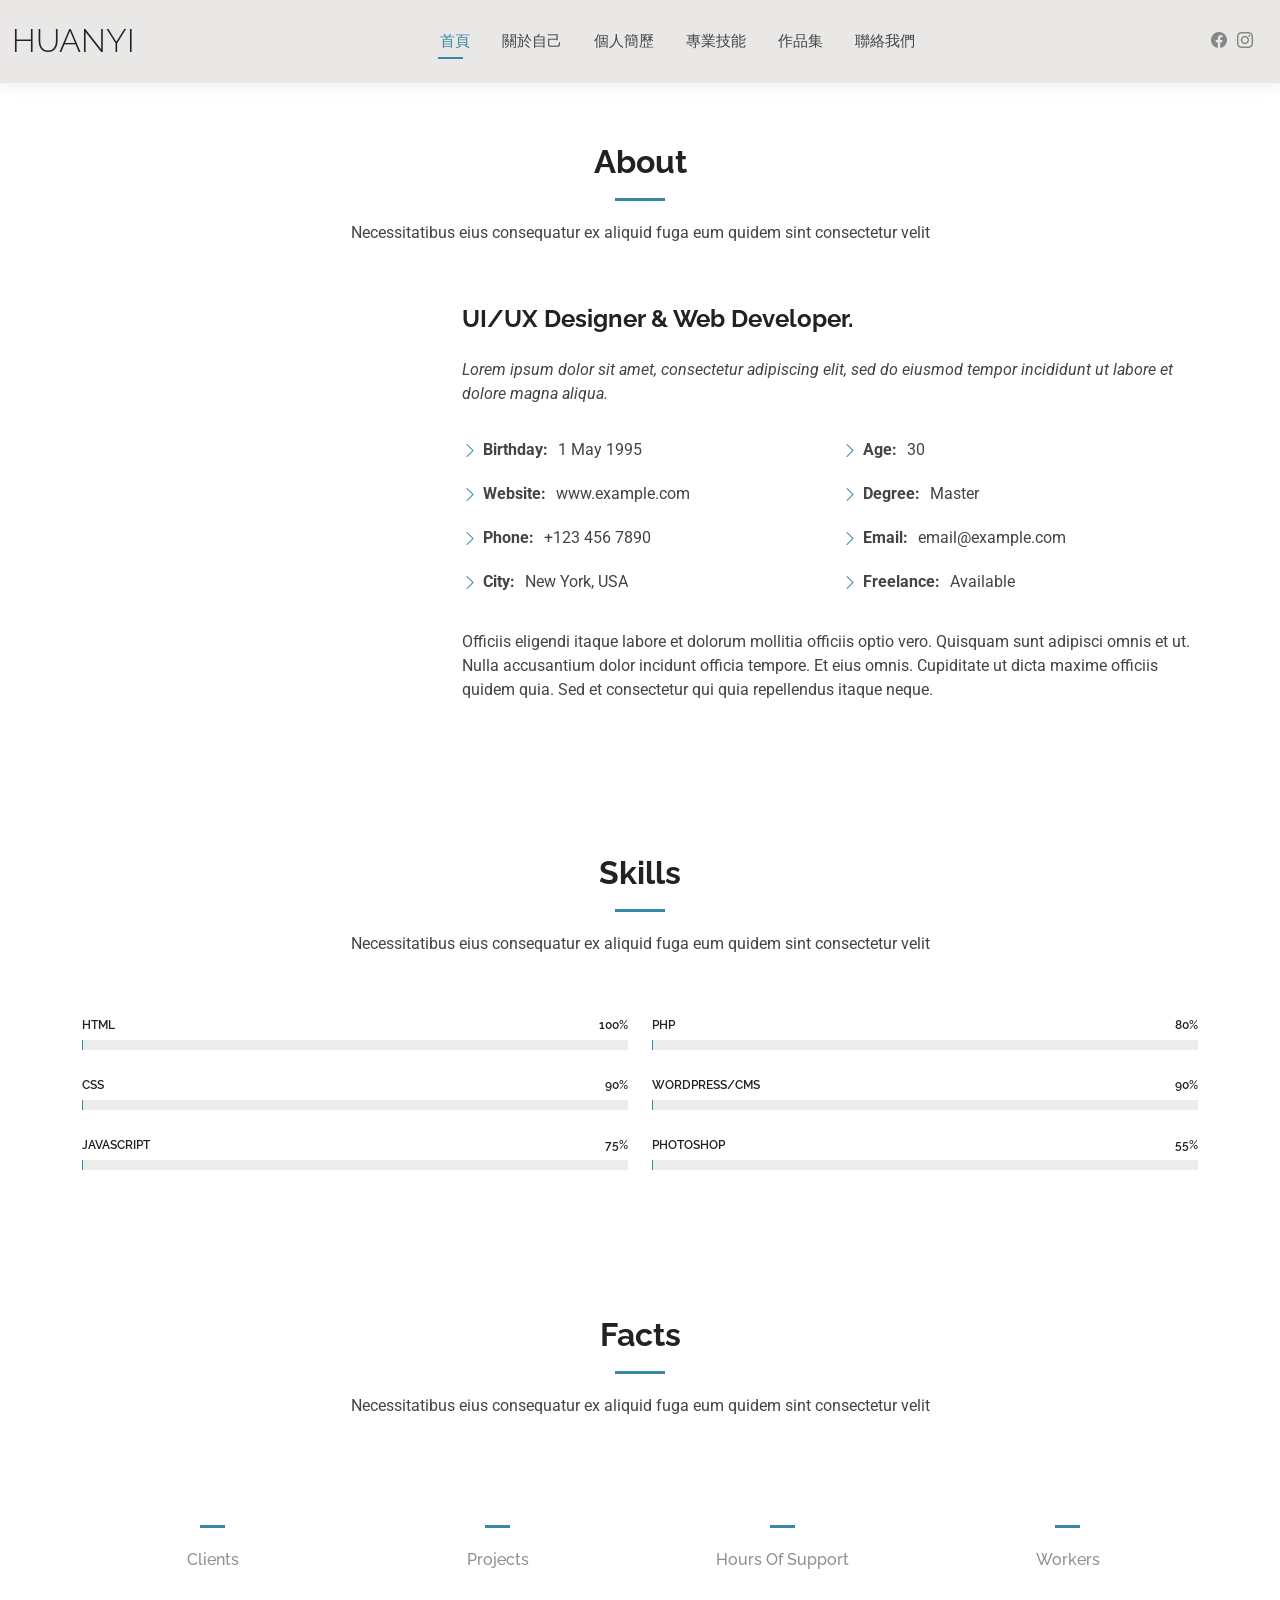
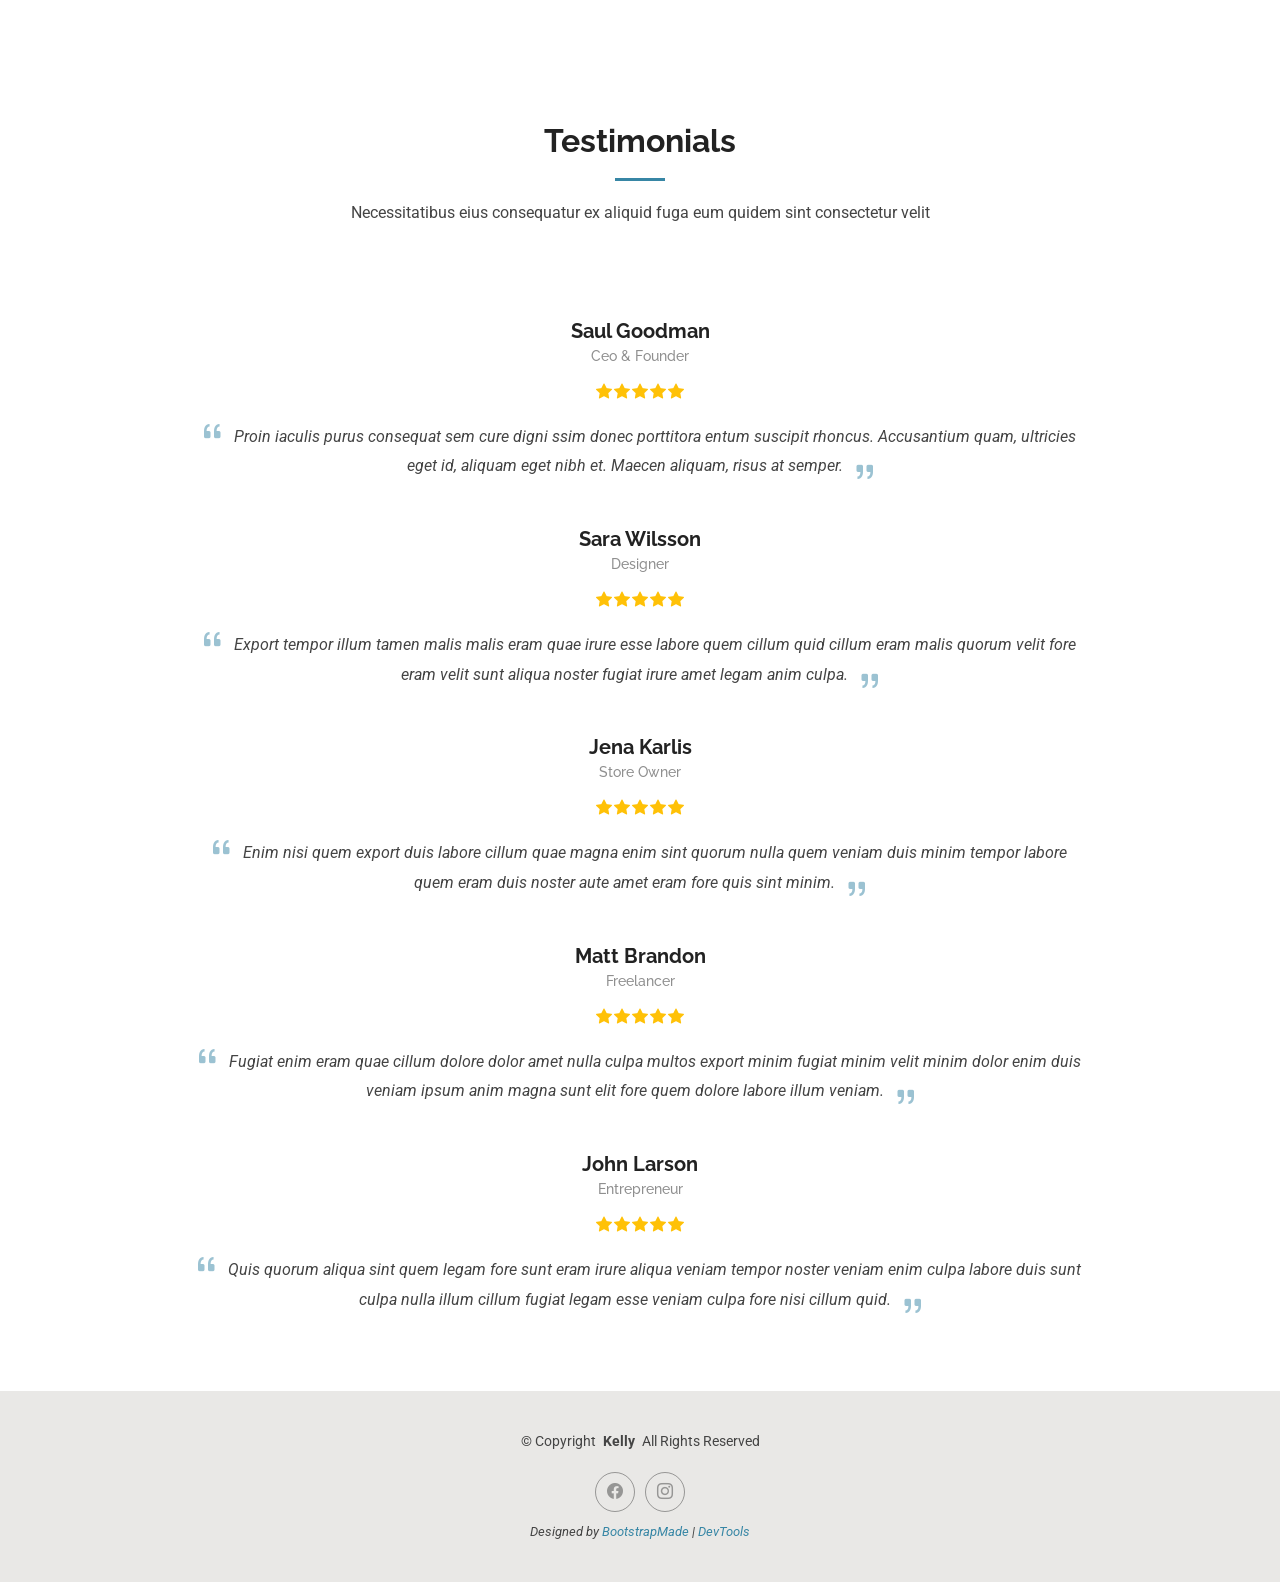
==== about.html @ 91b41668 "Add files via upload" ====
<!DOCTYPE html>
<html lang="en">

<head>
  <meta charset="utf-8">
  <meta content="width=device-width, initial-scale=1.0" name="viewport">
  <title>About - Kelly Bootstrap Template</title>
  <meta name="description" content="">
  <meta name="keywords" content="">

  <!-- Favicons -->
  <link href="assets/img/favicon.png" rel="icon">
  <link href="assets/img/apple-touch-icon.png" rel="apple-touch-icon">

  <!-- Fonts -->
  <link href="https://fonts.googleapis.com" rel="preconnect">
  <link href="https://fonts.gstatic.com" rel="preconnect" crossorigin>
  <link href="https://fonts.googleapis.com/css2?family=Roboto:ital,wght@0,100;0,300;0,400;0,500;0,700;0,900;1,100;1,300;1,400;1,500;1,700;1,900&family=Poppins:ital,wght@0,100;0,200;0,300;0,400;0,500;0,600;0,700;0,800;0,900;1,100;1,200;1,300;1,400;1,500;1,600;1,700;1,800;1,900&family=Raleway:ital,wght@0,100;0,200;0,300;0,400;0,500;0,600;0,700;0,800;0,900;1,100;1,200;1,300;1,400;1,500;1,600;1,700;1,800;1,900&display=swap" rel="stylesheet">

  <!-- Vendor CSS Files -->
  <link href="assets/vendor/bootstrap/css/bootstrap.min.css" rel="stylesheet">
  <link href="assets/vendor/bootstrap-icons/bootstrap-icons.css" rel="stylesheet">
  <link href="assets/vendor/aos/aos.css" rel="stylesheet">
  <link href="assets/vendor/swiper/swiper-bundle.min.css" rel="stylesheet">
  <link href="assets/vendor/glightbox/css/glightbox.min.css" rel="stylesheet">

  <!-- Main CSS File -->
  <link href="assets/css/main.css" rel="stylesheet">

  <!-- =======================================================
  * Template Name: Kelly
  * Template URL: https://bootstrapmade.com/kelly-free-bootstrap-cv-resume-html-template/
  * Updated: Aug 07 2024 with Bootstrap v5.3.3
  * Author: BootstrapMade.com
  * License: https://bootstrapmade.com/license/
  ======================================================== -->
</head>

<body class="about-page">

 <header id="header" class="header d-flex align-items-center light-background sticky-top">
    <div class="container-fluid position-relative d-flex align-items-center justify-content-between">

      <a href="index.html" class="logo d-flex align-items-center me-auto me-xl-0">
        <!-- Uncomment the line below if you also wish to use an image logo -->
        <!-- <img src="assets/img/logo.png" alt=""> -->
        <h1 class="sitename">HUANYI</h1>
      </a>

      <nav id="navmenu" class="navmenu">
        <ul>
          <li><a href="index.html" class="active">首頁</a></li>
          <li><a href="about.html">關於自己</a></li>
          <li><a href="resume.html">個人簡歷</a></li>
          <li><a href="services.html">專業技能</a></li>
          <li><a href="portfolio.html">作品集</a></li>
          <!--<li class="dropdown"><a href="#"><span>Dropdown</span> <i class="bi bi-chevron-down toggle-dropdown"></i></a>
            <ul>
              <li><a href="#">Dropdown 1</a></li>
              <li class="dropdown"><a href="#"><span>Deep Dropdown</span> <i class="bi bi-chevron-down toggle-dropdown"></i></a>
                <ul>
                  <li><a href="#">Deep Dropdown 1</a></li>
                  <li><a href="#">Deep Dropdown 2</a></li>
                  <li><a href="#">Deep Dropdown 3</a></li>
                  <li><a href="#">Deep Dropdown 4</a></li>
                  <li><a href="#">Deep Dropdown 5</a></li>
                </ul>
              </li>
              <li><a href="#">Dropdown 2</a></li>
              <li><a href="#">Dropdown 3</a></li>
              <li><a href="#">Dropdown 4</a></li>
            </ul>-->
          </li>
          <li><a href="contact.html">聯絡我們</a></li>
        </ul>
        <i class="mobile-nav-toggle d-xl-none bi bi-list"></i>
      </nav>

      <div class="header-social-links">
        <a href="https://www.facebook.com/?locale=zh_TW" class="facebook" target="_blank"><i class="bi bi-facebook"></i></a>
        <a href="https://www.instagram.com/" class="instagram" target="_blank"><i class="bi bi-instagram"></i></a>
      </div>

    </div>
  </header>

  <main class="main">

    <!-- About Section -->
    <section id="about" class="about section">

      <!-- Section Title -->
      <div class="container section-title" data-aos="fade-up">
        <h2>About</h2>
        <p>Necessitatibus eius consequatur ex aliquid fuga eum quidem sint consectetur velit</p>
      </div><!-- End Section Title -->

      <div class="container" data-aos="fade-up" data-aos-delay="100">

        <div class="row gy-4 justify-content-center">
          <div class="col-lg-4">
            <img src="assets/img/profile-img.jpg" class="img-fluid" alt="">
          </div>
          <div class="col-lg-8 content">
            <h2>UI/UX Designer &amp; Web Developer.</h2>
            <p class="fst-italic py-3">
              Lorem ipsum dolor sit amet, consectetur adipiscing elit, sed do eiusmod tempor incididunt ut labore et dolore
              magna aliqua.
            </p>
            <div class="row">
              <div class="col-lg-6">
                <ul>
                  <li><i class="bi bi-chevron-right"></i> <strong>Birthday:</strong> <span>1 May 1995</span></li>
                  <li><i class="bi bi-chevron-right"></i> <strong>Website:</strong> <span>www.example.com</span></li>
                  <li><i class="bi bi-chevron-right"></i> <strong>Phone:</strong> <span>+123 456 7890</span></li>
                  <li><i class="bi bi-chevron-right"></i> <strong>City:</strong> <span>New York, USA</span></li>
                </ul>
              </div>
              <div class="col-lg-6">
                <ul>
                  <li><i class="bi bi-chevron-right"></i> <strong>Age:</strong> <span>30</span></li>
                  <li><i class="bi bi-chevron-right"></i> <strong>Degree:</strong> <span>Master</span></li>
                  <li><i class="bi bi-chevron-right"></i> <strong>Email:</strong> <span>email@example.com</span></li>
                  <li><i class="bi bi-chevron-right"></i> <strong>Freelance:</strong> <span>Available</span></li>
                </ul>
              </div>
            </div>
            <p class="py-3">
              Officiis eligendi itaque labore et dolorum mollitia officiis optio vero. Quisquam sunt adipisci omnis et ut. Nulla accusantium dolor incidunt officia tempore. Et eius omnis.
              Cupiditate ut dicta maxime officiis quidem quia. Sed et consectetur qui quia repellendus itaque neque.
            </p>
          </div>
        </div>

      </div>

    </section><!-- /About Section -->

    <!-- Skills Section -->
    <section id="skills" class="skills section">

      <!-- Section Title -->
      <div class="container section-title" data-aos="fade-up">
        <h2>Skills</h2>
        <p>Necessitatibus eius consequatur ex aliquid fuga eum quidem sint consectetur velit</p>
      </div><!-- End Section Title -->

      <div class="container" data-aos="fade-up" data-aos-delay="100">

        <div class="row skills-content skills-animation">

          <div class="col-lg-6">

            <div class="progress">
              <span class="skill"><span>HTML</span> <i class="val">100%</i></span>
              <div class="progress-bar-wrap">
                <div class="progress-bar" role="progressbar" aria-valuenow="100" aria-valuemin="0" aria-valuemax="100"></div>
              </div>
            </div><!-- End Skills Item -->

            <div class="progress">
              <span class="skill"><span>CSS</span> <i class="val">90%</i></span>
              <div class="progress-bar-wrap">
                <div class="progress-bar" role="progressbar" aria-valuenow="90" aria-valuemin="0" aria-valuemax="100"></div>
              </div>
            </div><!-- End Skills Item -->

            <div class="progress">
              <span class="skill"><span>JavaScript</span> <i class="val">75%</i></span>
              <div class="progress-bar-wrap">
                <div class="progress-bar" role="progressbar" aria-valuenow="75" aria-valuemin="0" aria-valuemax="100"></div>
              </div>
            </div><!-- End Skills Item -->

          </div>

          <div class="col-lg-6">

            <div class="progress">
              <span class="skill"><span>PHP</span> <i class="val">80%</i></span>
              <div class="progress-bar-wrap">
                <div class="progress-bar" role="progressbar" aria-valuenow="80" aria-valuemin="0" aria-valuemax="100"></div>
              </div>
            </div><!-- End Skills Item -->

            <div class="progress">
              <span class="skill"><span>WordPress/CMS</span> <i class="val">90%</i></span>
              <div class="progress-bar-wrap">
                <div class="progress-bar" role="progressbar" aria-valuenow="90" aria-valuemin="0" aria-valuemax="100"></div>
              </div>
            </div><!-- End Skills Item -->

            <div class="progress">
              <span class="skill"><span>Photoshop</span> <i class="val">55%</i></span>
              <div class="progress-bar-wrap">
                <div class="progress-bar" role="progressbar" aria-valuenow="55" aria-valuemin="0" aria-valuemax="100"></div>
              </div>
            </div><!-- End Skills Item -->

          </div>

        </div>

      </div>

    </section><!-- /Skills Section -->

    <!-- Stats Section -->
    <section id="stats" class="stats section">

      <!-- Section Title -->
      <div class="container section-title" data-aos="fade-up">
        <h2>Facts</h2>
        <p>Necessitatibus eius consequatur ex aliquid fuga eum quidem sint consectetur velit</p>
      </div><!-- End Section Title -->

      <div class="container" data-aos="fade-up" data-aos-delay="100">

        <div class="row gy-4">

          <div class="col-lg-3 col-md-6">
            <div class="stats-item text-center w-100 h-100">
              <span data-purecounter-start="0" data-purecounter-end="232" data-purecounter-duration="1" class="purecounter"></span>
              <p>Clients</p>
            </div>
          </div><!-- End Stats Item -->

          <div class="col-lg-3 col-md-6">
            <div class="stats-item text-center w-100 h-100">
              <span data-purecounter-start="0" data-purecounter-end="521" data-purecounter-duration="1" class="purecounter"></span>
              <p>Projects</p>
            </div>
          </div><!-- End Stats Item -->

          <div class="col-lg-3 col-md-6">
            <div class="stats-item text-center w-100 h-100">
              <span data-purecounter-start="0" data-purecounter-end="1453" data-purecounter-duration="1" class="purecounter"></span>
              <p>Hours Of Support</p>
            </div>
          </div><!-- End Stats Item -->

          <div class="col-lg-3 col-md-6">
            <div class="stats-item text-center w-100 h-100">
              <span data-purecounter-start="0" data-purecounter-end="32" data-purecounter-duration="1" class="purecounter"></span>
              <p>Workers</p>
            </div>
          </div><!-- End Stats Item -->

        </div>

      </div>

    </section><!-- /Stats Section -->

    <!-- Testimonials Section -->
    <section id="testimonials" class="testimonials section">

      <!-- Section Title -->
      <div class="container section-title" data-aos="fade-up">
        <h2>Testimonials</h2>
        <p>Necessitatibus eius consequatur ex aliquid fuga eum quidem sint consectetur velit</p>
      </div><!-- End Section Title -->

      <div class="container" data-aos="fade-up" data-aos-delay="100">

        <div class="swiper init-swiper">
          <script type="application/json" class="swiper-config">
            {
              "loop": true,
              "speed": 600,
              "autoplay": {
                "delay": 5000
              },
              "slidesPerView": "auto",
              "pagination": {
                "el": ".swiper-pagination",
                "type": "bullets",
                "clickable": true
              }
            }
          </script>
          <div class="swiper-wrapper">

            <div class="swiper-slide">
              <div class="testimonial-item">
                <img src="assets/img/testimonials/testimonials-1.jpg" class="testimonial-img" alt="">
                <h3>Saul Goodman</h3>
                <h4>Ceo &amp; Founder</h4>
                <div class="stars">
                  <i class="bi bi-star-fill"></i><i class="bi bi-star-fill"></i><i class="bi bi-star-fill"></i><i class="bi bi-star-fill"></i><i class="bi bi-star-fill"></i>
                </div>
                <p>
                  <i class="bi bi-quote quote-icon-left"></i>
                  <span>Proin iaculis purus consequat sem cure digni ssim donec porttitora entum suscipit rhoncus. Accusantium quam, ultricies eget id, aliquam eget nibh et. Maecen aliquam, risus at semper.</span>
                  <i class="bi bi-quote quote-icon-right"></i>
                </p>
              </div>
            </div><!-- End testimonial item -->

            <div class="swiper-slide">
              <div class="testimonial-item">
                <img src="assets/img/testimonials/testimonials-2.jpg" class="testimonial-img" alt="">
                <h3>Sara Wilsson</h3>
                <h4>Designer</h4>
                <div class="stars">
                  <i class="bi bi-star-fill"></i><i class="bi bi-star-fill"></i><i class="bi bi-star-fill"></i><i class="bi bi-star-fill"></i><i class="bi bi-star-fill"></i>
                </div>
                <p>
                  <i class="bi bi-quote quote-icon-left"></i>
                  <span>Export tempor illum tamen malis malis eram quae irure esse labore quem cillum quid cillum eram malis quorum velit fore eram velit sunt aliqua noster fugiat irure amet legam anim culpa.</span>
                  <i class="bi bi-quote quote-icon-right"></i>
                </p>
              </div>
            </div><!-- End testimonial item -->

            <div class="swiper-slide">
              <div class="testimonial-item">
                <img src="assets/img/testimonials/testimonials-3.jpg" class="testimonial-img" alt="">
                <h3>Jena Karlis</h3>
                <h4>Store Owner</h4>
                <div class="stars">
                  <i class="bi bi-star-fill"></i><i class="bi bi-star-fill"></i><i class="bi bi-star-fill"></i><i class="bi bi-star-fill"></i><i class="bi bi-star-fill"></i>
                </div>
                <p>
                  <i class="bi bi-quote quote-icon-left"></i>
                  <span>Enim nisi quem export duis labore cillum quae magna enim sint quorum nulla quem veniam duis minim tempor labore quem eram duis noster aute amet eram fore quis sint minim.</span>
                  <i class="bi bi-quote quote-icon-right"></i>
                </p>
              </div>
            </div><!-- End testimonial item -->

            <div class="swiper-slide">
              <div class="testimonial-item">
                <img src="assets/img/testimonials/testimonials-4.jpg" class="testimonial-img" alt="">
                <h3>Matt Brandon</h3>
                <h4>Freelancer</h4>
                <div class="stars">
                  <i class="bi bi-star-fill"></i><i class="bi bi-star-fill"></i><i class="bi bi-star-fill"></i><i class="bi bi-star-fill"></i><i class="bi bi-star-fill"></i>
                </div>
                <p>
                  <i class="bi bi-quote quote-icon-left"></i>
                  <span>Fugiat enim eram quae cillum dolore dolor amet nulla culpa multos export minim fugiat minim velit minim dolor enim duis veniam ipsum anim magna sunt elit fore quem dolore labore illum veniam.</span>
                  <i class="bi bi-quote quote-icon-right"></i>
                </p>
              </div>
            </div><!-- End testimonial item -->

            <div class="swiper-slide">
              <div class="testimonial-item">
                <img src="assets/img/testimonials/testimonials-5.jpg" class="testimonial-img" alt="">
                <h3>John Larson</h3>
                <h4>Entrepreneur</h4>
                <div class="stars">
                  <i class="bi bi-star-fill"></i><i class="bi bi-star-fill"></i><i class="bi bi-star-fill"></i><i class="bi bi-star-fill"></i><i class="bi bi-star-fill"></i>
                </div>
                <p>
                  <i class="bi bi-quote quote-icon-left"></i>
                  <span>Quis quorum aliqua sint quem legam fore sunt eram irure aliqua veniam tempor noster veniam enim culpa labore duis sunt culpa nulla illum cillum fugiat legam esse veniam culpa fore nisi cillum quid.</span>
                  <i class="bi bi-quote quote-icon-right"></i>
                </p>
              </div>
            </div><!-- End testimonial item -->

          </div>
          <div class="swiper-pagination"></div>
        </div>

      </div>

    </section><!-- /Testimonials Section -->

  </main>

<footer id="footer" class="footer light-background">
    <div class="container">
      <div class="copyright text-center ">
        <p>© <span>Copyright</span> <strong class="px-1 sitename">Kelly</strong> <span>All Rights Reserved<br></span></p>
      </div>
      <div class="social-links d-flex justify-content-center">
        <a href=""><i class="https://www.facebook.com/?locale=zh_TW" target="_blank"><i class="bi bi-facebook"></i></a>
        <a href=""><i class="https://www.instagram.com/" class="instagram" target="_blank"><i class="bi bi-instagram"></i></a>
      </div>
      <div class="credits">
        <!-- All the links in the footer should remain intact. -->
        <!-- You can delete the links only if you've purchased the pro version. -->
        <!-- Licensing information: https://bootstrapmade.com/license/ -->
        <!-- Purchase the pro version with working PHP/AJAX contact form: [buy-url] -->
        Designed by <a href="https://bootstrapmade.com/">BootstrapMade</a> | <a href="https://bootstrapmade.com/tools/">DevTools</a>
      </div>
    </div>
  </footer>

  <!-- Scroll Top -->
  <a href="#" id="scroll-top" class="scroll-top d-flex align-items-center justify-content-center"><i class="bi bi-arrow-up-short"></i></a>

  <!-- Preloader -->
  <div id="preloader"></div>

  <!-- Vendor JS Files -->
  <script src="assets/vendor/bootstrap/js/bootstrap.bundle.min.js"></script>
  <script src="assets/vendor/php-email-form/validate.js"></script>
  <script src="assets/vendor/aos/aos.js"></script>
  <script src="assets/vendor/waypoints/noframework.waypoints.js"></script>
  <script src="assets/vendor/purecounter/purecounter_vanilla.js"></script>
  <script src="assets/vendor/swiper/swiper-bundle.min.js"></script>
  <script src="assets/vendor/glightbox/js/glightbox.min.js"></script>
  <script src="assets/vendor/imagesloaded/imagesloaded.pkgd.min.js"></script>
  <script src="assets/vendor/isotope-layout/isotope.pkgd.min.js"></script>

  <!-- Main JS File -->
  <script src="assets/js/main.js"></script>

</body>

</html>
---- assets/css/main.css ----
/**
* Template Name: Kelly
* Template URL: https://bootstrapmade.com/kelly-free-bootstrap-cv-resume-html-template/
* Updated: Aug 07 2024 with Bootstrap v5.3.3
* Author: BootstrapMade.com
* License: https://bootstrapmade.com/license/
*/

/*--------------------------------------------------------------
# Font & Color Variables
# Help: https://bootstrapmade.com/color-system/
--------------------------------------------------------------*/
/* Fonts */
:root {
  --default-font: "Roboto",  system-ui, -apple-system, "Segoe UI", Roboto, "Helvetica Neue", Arial, "Noto Sans", "Liberation Sans", sans-serif, "Apple Color Emoji", "Segoe UI Emoji", "Segoe UI Symbol", "Noto Color Emoji";
  --heading-font: "Raleway",  sans-serif;
  --nav-font: "Poppins",  sans-serif;
}

/* Global Colors - The following color variables are used throughout the website. Updating them here will change the color scheme of the entire website */
:root { 
  --background-color: #ffffff; /* Background color for the entire website, including individual sections */
  --default-color: #444444; /* Default color used for the majority of the text content across the entire website */
  --heading-color: #222222; /* Color for headings, subheadings and title throughout the website */
  --accent-color: #3786a5; /* Accent color that represents your brand on the website. It's used for buttons, links, and other elements that need to stand out */
  --surface-color: #ffffff; /* The surface color is used as a background of boxed elements within sections, such as cards, icon boxes, or other elements that require a visual separation from the global background. */
  --contrast-color: #ffffff; /* Contrast color for text, ensuring readability against backgrounds of accent, heading, or default colors. */
}

/* Nav Menu Colors - The following color variables are used specifically for the navigation menu. They are separate from the global colors to allow for more customization options */
:root {
  --nav-color: #444444;  /* The default color of the main navmenu links */
  --nav-hover-color: #3786a5; /* Applied to main navmenu links when they are hovered over or active */
  --nav-mobile-background-color: #ffffff; /* Used as the background color for mobile navigation menu */
  --nav-dropdown-background-color: #ffffff; /* Used as the background color for dropdown items that appear when hovering over primary navigation items */
  --nav-dropdown-color: #444444; /* Used for navigation links of the dropdown items in the navigation menu. */
  --nav-dropdown-hover-color: #3786a5; /* Similar to --nav-hover-color, this color is applied to dropdown navigation links when they are hovered over. */
}

/* Color Presets - These classes override global colors when applied to any section or element, providing reuse of the sam color scheme. */

.light-background {
  --background-color: #e9e8e6;
  --surface-color: #ffffff;
}

.dark-background {
  --background-color: #060606;
  --default-color: #ffffff;
  --heading-color: #ffffff;
  --surface-color: #252525;
  --contrast-color: #ffffff;
}

/* Smooth scroll */
:root {
  scroll-behavior: smooth;
}

/*--------------------------------------------------------------
# General Styling & Shared Classes
--------------------------------------------------------------*/
body {
  color: var(--default-color);
  background-color: var(--background-color);
  font-family: var(--default-font);
}

a {
  color: var(--accent-color);
  text-decoration: none;
  transition: 0.3s;
}

a:hover {
  color: color-mix(in srgb, var(--accent-color), transparent 25%);
  text-decoration: none;
}

h1,
h2,
h3,
h4,
h5,
h6 {
  color: var(--heading-color);
  font-family: var(--heading-font);
}

/* PHP Email Form Messages
------------------------------*/
.php-email-form .error-message {
  display: none;
  background: #df1529;
  color: #ffffff;
  text-align: left;
  padding: 15px;
  margin-bottom: 24px;
  font-weight: 600;
}

.php-email-form .sent-message {
  display: none;
  color: #ffffff;
  background: #059652;
  text-align: center;
  padding: 15px;
  margin-bottom: 24px;
  font-weight: 600;
}

.php-email-form .loading {
  display: none;
  background: var(--surface-color);
  text-align: center;
  padding: 15px;
  margin-bottom: 24px;
}

.php-email-form .loading:before {
  content: "";
  display: inline-block;
  border-radius: 50%;
  width: 24px;
  height: 24px;
  margin: 0 10px -6px 0;
  border: 3px solid var(--accent-color);
  border-top-color: var(--surface-color);
  animation: php-email-form-loading 1s linear infinite;
}

@keyframes php-email-form-loading {
  0% {
    transform: rotate(0deg);
  }

  100% {
    transform: rotate(360deg);
  }
}

/*--------------------------------------------------------------
# Global Header
--------------------------------------------------------------*/
.header {
  color: var(--default-color);
  background-color: var(--background-color);
  padding: 15px 0;
  transition: all 0.5s;
  z-index: 997;
  box-shadow: 0px 0 18px rgba(0, 0, 0, 0.1);
}

.header .logo {
  line-height: 1;
}

.header .logo img {
  max-height: 36px;
  margin-right: 8px;
}

.header .logo h1 {
  font-size: 32px;
  margin: 0;
  font-weight: 300;
  text-transform: uppercase;
  color: var(--heading-color);
}

.header .header-social-links {
  padding-right: 15px;
}

.header .header-social-links a {
  color: color-mix(in srgb, var(--default-color), transparent 40%);
  padding-left: 6px;
  display: inline-block;
  transition: 0.3s;
  font-size: 16px;
}

.header .header-social-links a:hover {
  color: var(--accent-color);
}

.header .header-social-links a i {
  line-height: 0px;
}

@media (max-width: 1200px) {
  .header .logo {
    order: 1;
  }

  .header .header-social-links {
    order: 2;
  }

  .header .navmenu {
    order: 3;
  }
}

/*--------------------------------------------------------------
# Navigation Menu
--------------------------------------------------------------*/
/* Desktop Navigation */
@media (min-width: 1200px) {
  .navmenu {
    padding: 0;
  }

  .navmenu ul {
    margin: 0;
    padding: 0;
    display: flex;
    list-style: none;
    align-items: center;
  }

  .navmenu li {
    position: relative;
  }

  .navmenu>ul>li {
    white-space: nowrap;
    padding: 15px 14px;
  }

  .navmenu>ul>li:last-child {
    padding-right: 0;
  }

  .navmenu a,
  .navmenu a:focus {
    color: var(--nav-color);
    font-size: 15px;
    padding: 0 2px;
    font-family: var(--nav-font);
    font-weight: 400;
    display: flex;
    align-items: center;
    justify-content: space-between;
    white-space: nowrap;
    transition: 0.3s;
    position: relative;
  }

  .navmenu a i,
  .navmenu a:focus i {
    font-size: 12px;
    line-height: 0;
    margin-left: 5px;
    transition: 0.3s;
  }

  .navmenu>ul>li>a:before {
    content: "";
    position: absolute;
    height: 2px;
    bottom: -6px;
    left: 0;
    background-color: var(--nav-hover-color);
    visibility: hidden;
    width: 0px;
    transition: all 0.3s ease-in-out 0s;
  }

  .navmenu a:hover:before,
  .navmenu li:hover>a:before,
  .navmenu .active:before {
    visibility: visible;
    width: 25px;
  }

  .navmenu li:hover>a,
  .navmenu .active,
  .navmenu .active:focus {
    color: var(--nav-hover-color);
  }

  .navmenu .dropdown ul {
    margin: 0;
    padding: 10px 0;
    background: var(--nav-dropdown-background-color);
    display: block;
    position: absolute;
    visibility: hidden;
    left: 14px;
    top: 130%;
    opacity: 0;
    transition: 0.3s;
    border-radius: 4px;
    z-index: 99;
    box-shadow: 0px 0px 30px rgba(0, 0, 0, 0.1);
  }

  .navmenu .dropdown ul li {
    min-width: 200px;
  }

  .navmenu .dropdown ul a {
    padding: 10px 20px;
    font-size: 15px;
    text-transform: none;
    color: var(--nav-dropdown-color);
  }

  .navmenu .dropdown ul a i {
    font-size: 12px;
  }

  .navmenu .dropdown ul a:hover,
  .navmenu .dropdown ul .active:hover,
  .navmenu .dropdown ul li:hover>a {
    color: var(--nav-dropdown-hover-color);
  }

  .navmenu .dropdown:hover>ul {
    opacity: 1;
    top: 100%;
    visibility: visible;
  }

  .navmenu .dropdown .dropdown ul {
    top: 0;
    left: -90%;
    visibility: hidden;
  }

  .navmenu .dropdown .dropdown:hover>ul {
    opacity: 1;
    top: 0;
    left: -100%;
    visibility: visible;
  }
}

/* Mobile Navigation */
@media (max-width: 1199px) {
  .mobile-nav-toggle {
    color: var(--nav-color);
    font-size: 28px;
    line-height: 0;
    margin-right: 10px;
    cursor: pointer;
    transition: color 0.3s;
  }

  .navmenu {
    padding: 0;
    z-index: 9997;
  }

  .navmenu ul {
    display: none;
    list-style: none;
    position: absolute;
    inset: 60px 20px 20px 20px;
    padding: 10px 0;
    margin: 0;
    border-radius: 6px;
    background-color: var(--nav-mobile-background-color);
    border: 1px solid color-mix(in srgb, var(--default-color), transparent 90%);
    box-shadow: none;
    overflow-y: auto;
    transition: 0.3s;
    z-index: 9998;
  }

  .navmenu a,
  .navmenu a:focus {
    color: var(--nav-dropdown-color);
    padding: 10px 20px;
    font-family: var(--nav-font);
    font-size: 17px;
    font-weight: 500;
    display: flex;
    align-items: center;
    justify-content: space-between;
    white-space: nowrap;
    transition: 0.3s;
  }

  .navmenu a i,
  .navmenu a:focus i {
    font-size: 12px;
    line-height: 0;
    margin-left: 5px;
    width: 30px;
    height: 30px;
    display: flex;
    align-items: center;
    justify-content: center;
    border-radius: 50%;
    transition: 0.3s;
    background-color: color-mix(in srgb, var(--accent-color), transparent 90%);
  }

  .navmenu a i:hover,
  .navmenu a:focus i:hover {
    background-color: var(--accent-color);
    color: var(--contrast-color);
  }

  .navmenu a:hover,
  .navmenu .active,
  .navmenu .active:focus {
    color: var(--nav-dropdown-hover-color);
  }

  .navmenu .active i,
  .navmenu .active:focus i {
    background-color: var(--accent-color);
    color: var(--contrast-color);
    transform: rotate(180deg);
  }

  .navmenu .dropdown ul {
    position: static;
    display: none;
    z-index: 99;
    padding: 10px 0;
    margin: 10px 20px;
    background-color: var(--nav-dropdown-background-color);
    transition: all 0.5s ease-in-out;
  }

  .navmenu .dropdown ul ul {
    background-color: rgba(33, 37, 41, 0.1);
  }

  .navmenu .dropdown>.dropdown-active {
    display: block;
    background-color: rgba(33, 37, 41, 0.03);
  }

  .mobile-nav-active {
    overflow: hidden;
  }

  .mobile-nav-active .mobile-nav-toggle {
    color: #fff;
    position: absolute;
    font-size: 32px;
    top: 15px;
    right: 15px;
    margin-right: 0;
    z-index: 9999;
  }

  .mobile-nav-active .navmenu {
    position: fixed;
    overflow: hidden;
    inset: 0;
    background: rgba(33, 37, 41, 0.8);
    transition: 0.3s;
  }

  .mobile-nav-active .navmenu>ul {
    display: block;
  }
}

/*--------------------------------------------------------------
# Global Footer
--------------------------------------------------------------*/
.footer {
  color: var(--default-color);
  background-color: var(--background-color);
  font-size: 14px;
  padding: 40px 0;
  position: relative;
}

.footer .copyright p {
  margin-bottom: 0;
}

.footer .social-links {
  margin-top: 20px;
}

.footer .social-links a {
  display: flex;
  align-items: center;
  justify-content: center;
  width: 40px;
  height: 40px;
  border-radius: 50%;
  border: 1px solid color-mix(in srgb, var(--default-color), transparent 50%);
  font-size: 16px;
  color: color-mix(in srgb, var(--default-color), transparent 50%);
  margin: 0 5px;
  transition: 0.3s;
}

.footer .social-links a:hover {
  color: var(--accent-color);
  border-color: var(--accent-color);
}

.footer .credits {
  margin-top: 10px;
  font-size: 13px;
  text-align: center;
}

/*--------------------------------------------------------------
# Preloader
--------------------------------------------------------------*/
#preloader {
  position: fixed;
  inset: 0;
  z-index: 9999;
  overflow: hidden;
  background-color: var(--background-color);
  transition: all 0.6s ease-out;
  width: 100%;
  height: 100vh;
}

#preloader:before,
#preloader:after {
  content: "";
  position: absolute;
  border: 4px solid var(--accent-color);
  border-radius: 50%;
  animation: animate-preloader 2s cubic-bezier(0, 0.2, 0.8, 1) infinite;
}

#preloader:after {
  animation-delay: -0.5s;
}

@keyframes animate-preloader {
  0% {
    width: 10px;
    height: 10px;
    top: calc(50% - 5px);
    left: calc(50% - 5px);
    opacity: 1;
  }

  100% {
    width: 72px;
    height: 72px;
    top: calc(50% - 36px);
    left: calc(50% - 36px);
    opacity: 0;
  }
}

/*--------------------------------------------------------------
# Scroll Top Button
--------------------------------------------------------------*/
.scroll-top {
  position: fixed;
  visibility: hidden;
  opacity: 0;
  right: 15px;
  bottom: -15px;
  z-index: 99999;
  background-color: var(--accent-color);
  width: 44px;
  height: 44px;
  border-radius: 50px;
  transition: all 0.4s;
}

.scroll-top i {
  font-size: 24px;
  color: var(--contrast-color);
  line-height: 0;
}

.scroll-top:hover {
  background-color: color-mix(in srgb, var(--accent-color), transparent 20%);
  color: var(--contrast-color);
}

.scroll-top.active {
  visibility: visible;
  opacity: 1;
  bottom: 15px;
}

/*--------------------------------------------------------------
# Disable aos animation delay on mobile devices
--------------------------------------------------------------*/
@media screen and (max-width: 768px) {
  [data-aos-delay] {
    transition-delay: 0 !important;
  }
}

/*--------------------------------------------------------------
# Global Page Titles & Breadcrumbs
--------------------------------------------------------------*/
.page-title {
  color: var(--default-color);
  background-color: var(--background-color);
  padding: 25px 0;
  position: relative;
  border-bottom: 1px solid color-mix(in srgb, var(--default-color), transparent 85%);
}

.page-title h1 {
  font-size: 24px;
  font-weight: 400;
}

.page-title .breadcrumbs ol {
  display: flex;
  flex-wrap: wrap;
  list-style: none;
  padding: 0;
  margin: 0;
  font-size: 14px;
  font-weight: 400;
}

.page-title .breadcrumbs ol li+li {
  padding-left: 10px;
}

.page-title .breadcrumbs ol li+li::before {
  content: "/";
  display: inline-block;
  padding-right: 10px;
  color: color-mix(in srgb, var(--default-color), transparent 70%);
}

/*--------------------------------------------------------------
# Global Sections
--------------------------------------------------------------*/
section,
.section {
  color: var(--default-color);
  background-color: var(--background-color);
  padding: 60px 0;
  scroll-margin-top: 100px;
  overflow: clip;
}

@media (max-width: 1199px) {

  section,
  .section {
    scroll-margin-top: 66px;
  }
}

/*--------------------------------------------------------------
# Global Section Titles
--------------------------------------------------------------*/
.section-title {
  text-align: center;
  padding-bottom: 60px;
  position: relative;
}

.section-title h2 {
  font-size: 32px;
  font-weight: 700;
  margin-bottom: 20px;
  padding-bottom: 20px;
  position: relative;
}

.section-title h2:after {
  content: "";
  position: absolute;
  display: block;
  width: 50px;
  height: 3px;
  background: var(--accent-color);
  left: 0;
  right: 0;
  bottom: 0;
  margin: auto;
}

.section-title p {
  margin-bottom: 0;
}

/*--------------------------------------------------------------
# Hero Section
--------------------------------------------------------------*/
.hero {
  width: 100%;
  min-height: calc(100vh - 82px);
  position: relative;
  padding: 80px 0;
  display: flex;
  align-items: center;
  justify-content: center;
}

@media (max-width: 1200px) {
  .hero {
    min-height: calc(100vh - 68px);
  }
}

.hero img {
  position: absolute;
  inset: 0;
  display: block;
  width: 100%;
  height: 100%;
  object-fit: cover;
  z-index: 1;
}

.hero .container {
  position: relative;
  z-index: 3;
}

.hero h2 {
  margin: 0;
  font-size: 48px;
  font-weight: 700;
}

.hero p {
  margin: 10px 0 0 0;
  font-size: 24px;
  color: var(--heading-color);
}

.hero .btn-get-started {
  color: var(--contrast-color);
  background: var(--accent-color);
  font-family: var(--heading-font);
  text-transform: uppercase;
  font-weight: 600;
  font-size: 12px;
  letter-spacing: 1px;
  display: inline-block;
  padding: 12px 40px;
  border-radius: 50px;
  transition: 0.5s;
  margin-top: 30px;
}

.hero .btn-get-started:hover {
  background: color-mix(in srgb, var(--accent-color) 90%, white 20%);
}

@media (max-width: 768px) {
  .hero h2 {
    font-size: 32px;
  }

  .hero p {
    font-size: 18px;
  }
}

/*--------------------------------------------------------------
# About Section
--------------------------------------------------------------*/
.about .content h2 {
  font-weight: 700;
  font-size: 24px;
}

.about .content ul {
  list-style: none;
  padding: 0;
}

.about .content ul li {
  margin-bottom: 20px;
  display: flex;
  align-items: center;
}

.about .content ul strong {
  margin-right: 10px;
}

.about .content ul i {
  font-size: 16px;
  margin-right: 5px;
  color: var(--accent-color);
  line-height: 0;
}

/*--------------------------------------------------------------
# Skills Section
--------------------------------------------------------------*/
.skills .progress {
  height: 60px;
  display: block;
  background: none;
  border-radius: 0;
}

.skills .progress .skill {
  color: var(--heading-color);
  padding: 0;
  margin: 0 0 6px 0;
  text-transform: uppercase;
  display: block;
  font-weight: 600;
  font-family: var(--heading-font);
}

.skills .progress .skill .val {
  float: right;
  font-style: normal;
}

.skills .progress-bar-wrap {
  background: color-mix(in srgb, var(--default-color), transparent 90%);
  height: 10px;
}

.skills .progress-bar {
  width: 1px;
  height: 10px;
  transition: 0.9s;
  background-color: var(--accent-color);
}

/*--------------------------------------------------------------
# Stats Section
--------------------------------------------------------------*/
.stats .stats-item {
  padding: 30px;
  width: 100%;
}

.stats .stats-item span {
  color: var(--heading-color);
  font-size: 48px;
  display: block;
  font-weight: 700;
  margin-bottom: 20px;
  padding-bottom: 20px;
  position: relative;
}

.stats .stats-item span:after {
  content: "";
  position: absolute;
  display: block;
  width: 25px;
  height: 3px;
  background: var(--accent-color);
  left: 0;
  right: 0;
  bottom: 0;
  margin: auto;
}

.stats .stats-item p {
  color: color-mix(in srgb, var(--default-color), transparent 40%);
  padding: 0;
  margin: 0;
  font-family: var(--heading-font);
  font-weight: 500;
}

/*--------------------------------------------------------------
# Testimonials Section
--------------------------------------------------------------*/
.testimonials .section-header {
  margin-bottom: 40px;
}

.testimonials .testimonials-carousel,
.testimonials .testimonials-slider {
  overflow: hidden;
}

.testimonials .testimonial-item {
  text-align: center;
}

.testimonials .testimonial-item .testimonial-img {
  width: 120px;
  border-radius: 50%;
  border: 4px solid var(--background-color);
  margin: 0 auto;
}

.testimonials .testimonial-item h3 {
  font-size: 20px;
  font-weight: bold;
  margin: 10px 0 5px 0;
}

.testimonials .testimonial-item h4 {
  font-size: 14px;
  color: color-mix(in srgb, var(--default-color), transparent 40%);
  margin: 0 0 15px 0;
}

.testimonials .testimonial-item .stars {
  margin-bottom: 15px;
}

.testimonials .testimonial-item .stars i {
  color: #ffc107;
  margin: 0 1px;
}

.testimonials .testimonial-item .quote-icon-left,
.testimonials .testimonial-item .quote-icon-right {
  color: color-mix(in srgb, var(--accent-color), transparent 50%);
  font-size: 26px;
  line-height: 0;
}

.testimonials .testimonial-item .quote-icon-left {
  display: inline-block;
  left: -5px;
  position: relative;
}

.testimonials .testimonial-item .quote-icon-right {
  display: inline-block;
  right: -5px;
  position: relative;
  top: 10px;
  transform: scale(-1, -1);
}

.testimonials .testimonial-item p {
  font-style: italic;
  margin: 0 auto 15px auto;
}

.testimonials .swiper-wrapper {
  height: auto;
}

.testimonials .swiper-pagination {
  margin-top: 20px;
  position: relative;
}

.testimonials .swiper-pagination .swiper-pagination-bullet {
  width: 12px;
  height: 12px;
  opacity: 1;
  background-color: color-mix(in srgb, var(--default-color), transparent 85%);
}

.testimonials .swiper-pagination .swiper-pagination-bullet-active {
  background-color: var(--accent-color);
}

@media (min-width: 992px) {
  .testimonials .testimonial-item p {
    width: 80%;
  }
}

/*--------------------------------------------------------------
# Resume Section
--------------------------------------------------------------*/
.resume .resume-title {
  color: var(--heading-color);
  font-size: 26px;
  font-weight: 700;
  margin-top: 20px;
  margin-bottom: 20px;
}

.resume .resume-item {
  padding: 0 0 20px 20px;
  margin-top: -2px;
  border-left: 2px solid var(--accent-color);
  position: relative;
}

.resume .resume-item h4 {
  line-height: 18px;
  font-size: 18px;
  font-weight: 600;
  text-transform: uppercase;
  color: color-mix(in srgb, var(--default-color), transparent 20%);
  margin-bottom: 10px;
}

.resume .resume-item h5 {
  font-size: 16px;
  padding: 5px 15px;
  display: inline-block;
  font-weight: 600;
  margin-bottom: 10px;
}

.resume .resume-item ul {
  padding-left: 20px;
}

.resume .resume-item ul li {
  padding-bottom: 10px;
}

.resume .resume-item:last-child {
  padding-bottom: 0;
}

.resume .resume-item::before {
  content: "";
  position: absolute;
  width: 16px;
  height: 16px;
  border-radius: 50px;
  left: -9px;
  top: 0;
  background: var(--background-color);
  border: 2px solid var(--accent-color);
}

/*--------------------------------------------------------------
# Services Section
--------------------------------------------------------------*/
.services .service-item {
  background-color: var(--surface-color);
  box-shadow: 0px 5px 90px 0px rgba(0, 0, 0, 0.1);
  height: 100%;
  padding: 60px 30px;
  text-align: center;
  transition: 0.3s;
  border-radius: 5px;
}

.services .service-item .icon {
  margin: 0 auto;
  width: 100px;
  height: 100px;
  display: flex;
  align-items: center;
  justify-content: center;
  transition: ease-in-out 0.3s;
  position: relative;
}

.services .service-item .icon i {
  font-size: 36px;
  transition: 0.5s;
  position: relative;
}

.services .service-item .icon svg {
  position: absolute;
  top: 0;
  left: 0;
}

.services .service-item .icon svg path {
  transition: 0.5s;
  fill: color-mix(in srgb, var(--default-color), transparent 95%);
}

.services .service-item h3 {
  font-weight: 700;
  margin: 10px 0 15px 0;
  font-size: 22px;
}

.services .service-item p {
  line-height: 24px;
  font-size: 14px;
  margin-bottom: 0;
}

.services .service-item:hover {
  box-shadow: 0px 5px 35px 0px rgba(0, 0, 0, 0.1);
}

.services .service-item.item-cyan i {
  color: #0dcaf0;
}

.services .service-item.item-cyan:hover .icon i {
  color: #fff;
}

.services .service-item.item-cyan:hover .icon path {
  fill: #0dcaf0;
}

.services .service-item.item-orange i {
  color: #fd7e14;
}

.services .service-item.item-orange:hover .icon i {
  color: #fff;
}

.services .service-item.item-orange:hover .icon path {
  fill: #fd7e14;
}

.services .service-item.item-teal i {
  color: #20c997;
}

.services .service-item.item-teal:hover .icon i {
  color: #fff;
}

.services .service-item.item-teal:hover .icon path {
  fill: #20c997;
}

.services .service-item.item-red i {
  color: #df1529;
}

.services .service-item.item-red:hover .icon i {
  color: #fff;
}

.services .service-item.item-red:hover .icon path {
  fill: #df1529;
}

.services .service-item.item-indigo i {
  color: #6610f2;
}

.services .service-item.item-indigo:hover .icon i {
  color: #fff;
}

.services .service-item.item-indigo:hover .icon path {
  fill: #6610f2;
}

.services .service-item.item-pink i {
  color: #f3268c;
}

.services .service-item.item-pink:hover .icon i {
  color: #fff;
}

.services .service-item.item-pink:hover .icon path {
  fill: #f3268c;
}

/*--------------------------------------------------------------
# Portfolio Section
--------------------------------------------------------------*/
.portfolio .portfolio-filters {
  padding: 0;
  margin: 0 auto 20px auto;
  list-style: none;
  text-align: center;
}

.portfolio .portfolio-filters li {
  cursor: pointer;
  display: inline-block;
  padding: 8px 20px 10px 20px;
  margin: 0;
  font-size: 15px;
  font-weight: 500;
  line-height: 1;
  margin-bottom: 5px;
  border-radius: 50px;
  transition: all 0.3s ease-in-out;
  font-family: var(--heading-font);
}

.portfolio .portfolio-filters li:hover,
.portfolio .portfolio-filters li.filter-active {
  color: var(--contrast-color);
  background-color: var(--accent-color);
}

.portfolio .portfolio-filters li:first-child {
  margin-left: 0;
}

.portfolio .portfolio-filters li:last-child {
  margin-right: 0;
}

@media (max-width: 575px) {
  .portfolio .portfolio-filters li {
    font-size: 14px;
    margin: 0 0 10px 0;
  }
}

.portfolio .portfolio-item {
  position: relative;
  overflow: hidden;
}

.portfolio .portfolio-item .portfolio-info {
  opacity: 0;
  position: absolute;
  left: 12px;
  right: 12px;
  bottom: -100%;
  z-index: 3;
  transition: all ease-in-out 0.5s;
  background: color-mix(in srgb, var(--surface-color), transparent 10%);
  padding: 15px;
}

.portfolio .portfolio-item .portfolio-info h4 {
  font-size: 18px;
  font-weight: 600;
  padding-right: 50px;
}

.portfolio .portfolio-item .portfolio-info p {
  color: color-mix(in srgb, var(--default-color), transparent 30%);
  font-size: 14px;
  margin-bottom: 0;
  padding-right: 50px;
}

.portfolio .portfolio-item .portfolio-info .preview-link,
.portfolio .portfolio-item .portfolio-info .details-link {
  position: absolute;
  right: 50px;
  font-size: 24px;
  top: calc(50% - 14px);
  color: color-mix(in srgb, var(--default-color), transparent 30%);
  transition: 0.3s;
  line-height: 0;
}

.portfolio .portfolio-item .portfolio-info .preview-link:hover,
.portfolio .portfolio-item .portfolio-info .details-link:hover {
  color: var(--accent-color);
}

.portfolio .portfolio-item .portfolio-info .details-link {
  right: 14px;
  font-size: 28px;
}

.portfolio .portfolio-item:hover .portfolio-info {
  opacity: 1;
  bottom: 0;
}

/*--------------------------------------------------------------
# Portfolio Details Section
--------------------------------------------------------------*/
.portfolio-details .portfolio-details-slider img {
  width: 100%;
}

.portfolio-details .portfolio-details-slider .swiper-pagination {
  margin-top: 20px;
  position: relative;
}

.portfolio-details .portfolio-details-slider .swiper-pagination .swiper-pagination-bullet {
  width: 12px;
  height: 12px;
  background-color: color-mix(in srgb, var(--default-color), transparent 85%);
  opacity: 1;
}

.portfolio-details .portfolio-details-slider .swiper-pagination .swiper-pagination-bullet-active {
  background-color: var(--accent-color);
}

.portfolio-details .portfolio-info {
  background-color: var(--surface-color);
  padding: 30px;
  box-shadow: 0px 0 30px rgba(0, 0, 0, 0.1);
}

.portfolio-details .portfolio-info h3 {
  font-size: 22px;
  font-weight: 700;
  margin-bottom: 20px;
  padding-bottom: 20px;
  border-bottom: 1px solid color-mix(in srgb, var(--default-color), transparent 85%);
}

.portfolio-details .portfolio-info ul {
  list-style: none;
  padding: 0;
  font-size: 15px;
}

.portfolio-details .portfolio-info ul li+li {
  margin-top: 10px;
}

.portfolio-details .portfolio-description {
  padding-top: 30px;
}

.portfolio-details .portfolio-description h2 {
  font-size: 26px;
  font-weight: 700;
  margin-bottom: 20px;
}

.portfolio-details .portfolio-description p {
  padding: 0;
  color: color-mix(in srgb, var(--default-color), transparent 30%);
}

/*--------------------------------------------------------------
# Contact Section
--------------------------------------------------------------*/
.contact .info-wrap {
  background-color: var(--surface-color);
  box-shadow: 0px 0px 20px rgba(0, 0, 0, 0.1);
  padding: 30px;
}

@media (max-width: 575px) {
  .contact .info-wrap {
    padding: 20px;
  }
}

.contact .info-item {
  margin-bottom: 40px;
}

.contact .info-item i {
  font-size: 20px;
  color: var(--accent-color);
  background: color-mix(in srgb, var(--accent-color), transparent 92%);
  width: 44px;
  height: 44px;
  display: flex;
  justify-content: center;
  align-items: center;
  border-radius: 50px;
  transition: all 0.3s ease-in-out;
  margin-right: 15px;
}

.contact .info-item h3 {
  padding: 0;
  font-size: 18px;
  font-weight: 700;
  margin-bottom: 5px;
}

.contact .info-item p {
  padding: 0;
  margin-bottom: 0;
  font-size: 14px;
}

.contact .info-item:hover i {
  background: var(--accent-color);
  color: var(--contrast-color);
}

.contact .php-email-form {
  background-color: var(--surface-color);
  height: 100%;
  padding: 30px;
  box-shadow: 0px 0px 20px rgba(0, 0, 0, 0.1);
}

@media (max-width: 575px) {
  .contact .php-email-form {
    padding: 20px;
  }
}

.contact .php-email-form input[type=text],
.contact .php-email-form input[type=email],
.contact .php-email-form textarea {
  font-size: 14px;
  padding: 10px 15px;
  box-shadow: none;
  border-radius: 0;
  color: var(--default-color);
  background-color: var(--surface-color);
  border-color: color-mix(in srgb, var(--default-color), transparent 80%);
}

.contact .php-email-form input[type=text]:focus,
.contact .php-email-form input[type=email]:focus,
.contact .php-email-form textarea:focus {
  border-color: var(--accent-color);
}

.contact .php-email-form input[type=text]::placeholder,
.contact .php-email-form input[type=email]::placeholder,
.contact .php-email-form textarea::placeholder {
  color: color-mix(in srgb, var(--default-color), transparent 70%);
}

.contact .php-email-form button[type=submit] {
  color: var(--contrast-color);
  background: var(--accent-color);
  border: 0;
  padding: 10px 30px;
  transition: 0.4s;
  border-radius: 50px;
}

.contact .php-email-form button[type=submit]:hover {
  background: color-mix(in srgb, var(--accent-color), transparent 25%);
}

/*--------------------------------------------------------------
# Starter Section Section
--------------------------------------------------------------*/
.starter-section {
  /* Add your styles here */
}
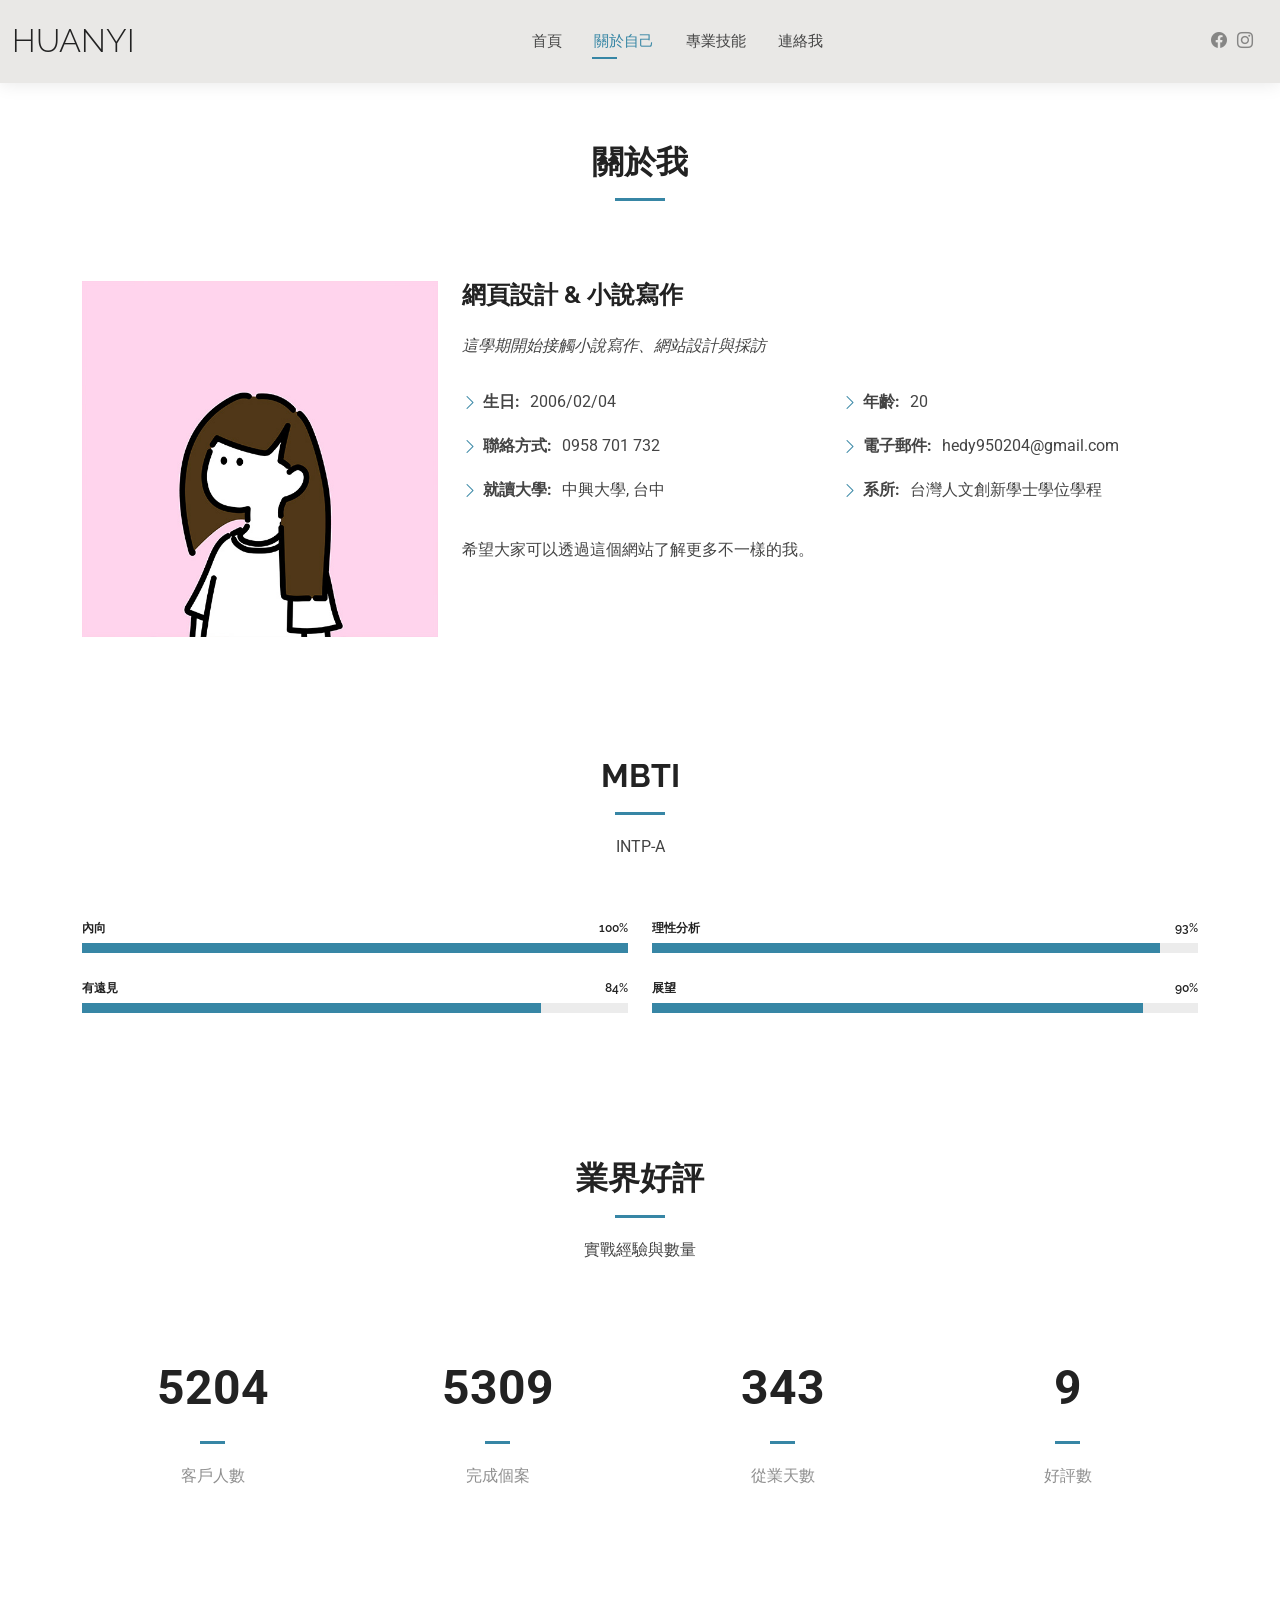
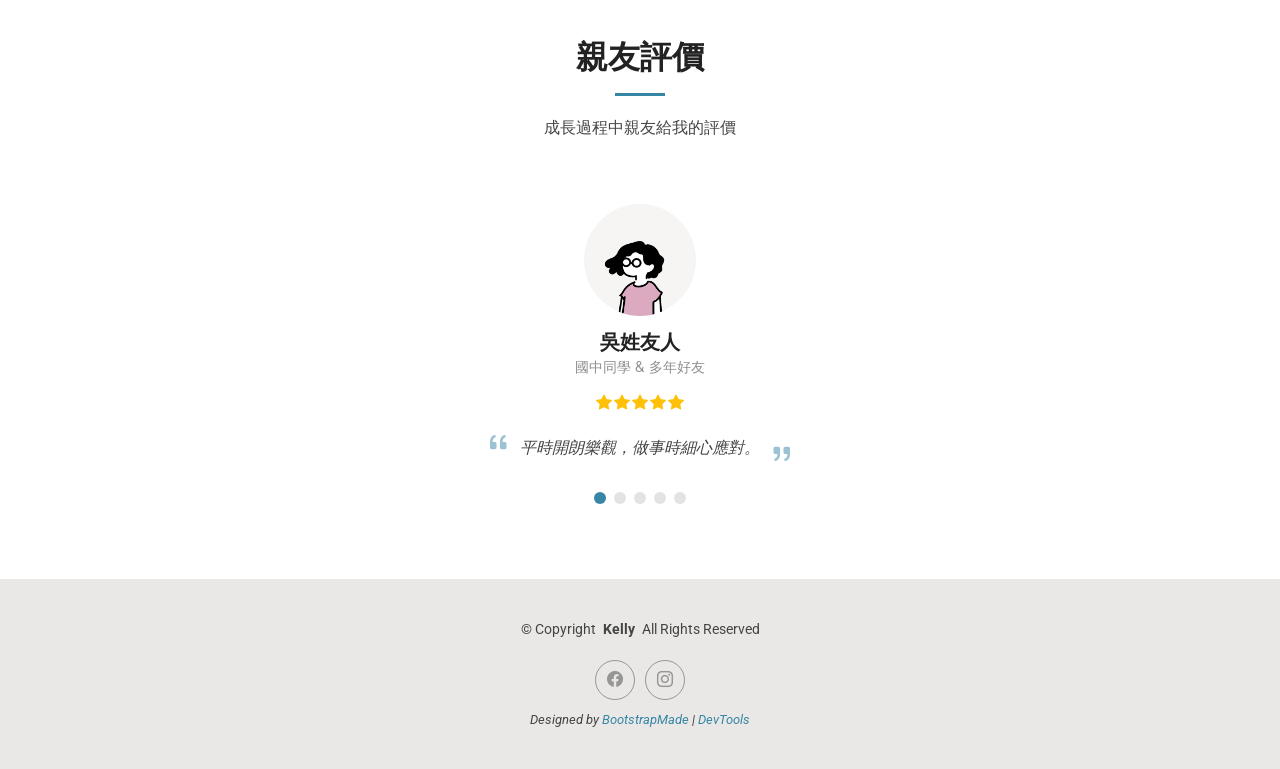
==== commit 4580e562: "Add files via upload" ====
--- a/about.html
+++ b/about.html
@@ -1,12 +1,12 @@
 <!DOCTYPE html>
-<html lang="en">
+<html lang="zh-Hant">
 
 <head>
   <meta charset="utf-8">
   <meta content="width=device-width, initial-scale=1.0" name="viewport">
-  <title>About - Kelly Bootstrap Template</title>
-  <meta name="description" content="">
-  <meta name="keywords" content="">
+  <title>關於HY</title>
+  <meta name="description" content="中興大學|網站設計">
+  <meta name="keywords" content="奐頤，關於我，自我介紹">
 
   <!-- Favicons -->
   <link href="assets/img/favicon.png" rel="icon">
@@ -49,11 +49,10 @@
 
       <nav id="navmenu" class="navmenu">
         <ul>
-          <li><a href="index.html" class="active">首頁</a></li>
-          <li><a href="about.html">關於自己</a></li>
-          <li><a href="resume.html">個人簡歷</a></li>
+          <li><a href="index.html">首頁</a></li>
+          <li><a href="about.html" class="active">關於自己</a></li>
           <li><a href="services.html">專業技能</a></li>
-          <li><a href="portfolio.html">作品集</a></li>
+          <li><a href="contact.html">連絡我</a></li>
           <!--<li class="dropdown"><a href="#"><span>Dropdown</span> <i class="bi bi-chevron-down toggle-dropdown"></i></a>
             <ul>
               <li><a href="#">Dropdown 1</a></li>
@@ -71,7 +70,6 @@
               <li><a href="#">Dropdown 4</a></li>
             </ul>-->
           </li>
-          <li><a href="contact.html">聯絡我們</a></li>
         </ul>
         <i class="mobile-nav-toggle d-xl-none bi bi-list"></i>
       </nav>
@@ -91,8 +89,7 @@
 
       <!-- Section Title -->
       <div class="container section-title" data-aos="fade-up">
-        <h2>About</h2>
-        <p>Necessitatibus eius consequatur ex aliquid fuga eum quidem sint consectetur velit</p>
+        <h2>關於我</h2>
       </div><!-- End Section Title -->
 
       <div class="container" data-aos="fade-up" data-aos-delay="100">
@@ -102,32 +99,28 @@
             <img src="assets/img/profile-img.jpg" class="img-fluid" alt="">
           </div>
           <div class="col-lg-8 content">
-            <h2>UI/UX Designer &amp; Web Developer.</h2>
+            <h2>網頁設計 &amp; 小說寫作</h2>
             <p class="fst-italic py-3">
-              Lorem ipsum dolor sit amet, consectetur adipiscing elit, sed do eiusmod tempor incididunt ut labore et dolore
-              magna aliqua.
+             這學期開始接觸小說寫作、網站設計與採訪
             </p>
             <div class="row">
               <div class="col-lg-6">
                 <ul>
-                  <li><i class="bi bi-chevron-right"></i> <strong>Birthday:</strong> <span>1 May 1995</span></li>
-                  <li><i class="bi bi-chevron-right"></i> <strong>Website:</strong> <span>www.example.com</span></li>
-                  <li><i class="bi bi-chevron-right"></i> <strong>Phone:</strong> <span>+123 456 7890</span></li>
-                  <li><i class="bi bi-chevron-right"></i> <strong>City:</strong> <span>New York, USA</span></li>
+                  <li><i class="bi bi-chevron-right"></i> <strong>生日:</strong> <span>2006/02/04</span></li>
+                  <li><i class="bi bi-chevron-right"></i> <strong>聯絡方式:</strong> <span>0958 701 732</span></li>
+                  <li><i class="bi bi-chevron-right"></i> <strong>就讀大學:</strong> <span>中興大學, 台中</span></li>
                 </ul>
               </div>
               <div class="col-lg-6">
                 <ul>
-                  <li><i class="bi bi-chevron-right"></i> <strong>Age:</strong> <span>30</span></li>
-                  <li><i class="bi bi-chevron-right"></i> <strong>Degree:</strong> <span>Master</span></li>
-                  <li><i class="bi bi-chevron-right"></i> <strong>Email:</strong> <span>email@example.com</span></li>
-                  <li><i class="bi bi-chevron-right"></i> <strong>Freelance:</strong> <span>Available</span></li>
+                  <li><i class="bi bi-chevron-right"></i> <strong>年齡:</strong> <span>20</span></li>
+                  <li><i class="bi bi-chevron-right"></i> <strong>電子郵件:</strong> <span>hedy950204@gmail.com</span></li>
+                  <li><i class="bi bi-chevron-right"></i> <strong>系所:</strong> <span>台灣人文創新學士學位學程</span></li>
                 </ul>
               </div>
             </div>
             <p class="py-3">
-              Officiis eligendi itaque labore et dolorum mollitia officiis optio vero. Quisquam sunt adipisci omnis et ut. Nulla accusantium dolor incidunt officia tempore. Et eius omnis.
-              Cupiditate ut dicta maxime officiis quidem quia. Sed et consectetur qui quia repellendus itaque neque.
+              希望大家可以透過這個網站了解更多不一樣的我。
             </p>
           </div>
         </div>
@@ -141,8 +134,8 @@
 
       <!-- Section Title -->
       <div class="container section-title" data-aos="fade-up">
-        <h2>Skills</h2>
-        <p>Necessitatibus eius consequatur ex aliquid fuga eum quidem sint consectetur velit</p>
+        <h2>MBTI</h2>
+        <p>INTP-A</p>
       </div><!-- End Section Title -->
 
       <div class="container" data-aos="fade-up" data-aos-delay="100">
@@ -152,51 +145,37 @@
           <div class="col-lg-6">
 
             <div class="progress">
-              <span class="skill"><span>HTML</span> <i class="val">100%</i></span>
+              <span class="skill"><span>內向</span> <i class="val">100%</i></span>
               <div class="progress-bar-wrap">
                 <div class="progress-bar" role="progressbar" aria-valuenow="100" aria-valuemin="0" aria-valuemax="100"></div>
               </div>
             </div><!-- End Skills Item -->
 
             <div class="progress">
-              <span class="skill"><span>CSS</span> <i class="val">90%</i></span>
+              <span class="skill"><span>有遠見</span> <i class="val">84%</i></span>
+              <div class="progress-bar-wrap">
+                <div class="progress-bar" role="progressbar" aria-valuenow="84" aria-valuemin="0" aria-valuemax="100"></div>
+              </div>
+            </div><!-- End Skills Item -->
+
+          </div>
+
+          <div class="col-lg-6">
+
+            <div class="progress">
+              <span class="skill"><span>理性分析</span> <i class="val">93%</i></span>
+              <div class="progress-bar-wrap">
+                <div class="progress-bar" role="progressbar" aria-valuenow="93" aria-valuemin="0" aria-valuemax="100"></div>
+              </div>
+            </div><!-- End Skills Item -->
+
+            <div class="progress">
+              <span class="skill"><span>展望</span> <i class="val">90%</i></span>
               <div class="progress-bar-wrap">
                 <div class="progress-bar" role="progressbar" aria-valuenow="90" aria-valuemin="0" aria-valuemax="100"></div>
               </div>
             </div><!-- End Skills Item -->
 
-            <div class="progress">
-              <span class="skill"><span>JavaScript</span> <i class="val">75%</i></span>
-              <div class="progress-bar-wrap">
-                <div class="progress-bar" role="progressbar" aria-valuenow="75" aria-valuemin="0" aria-valuemax="100"></div>
-              </div>
-            </div><!-- End Skills Item -->
-
-          </div>
-
-          <div class="col-lg-6">
-
-            <div class="progress">
-              <span class="skill"><span>PHP</span> <i class="val">80%</i></span>
-              <div class="progress-bar-wrap">
-                <div class="progress-bar" role="progressbar" aria-valuenow="80" aria-valuemin="0" aria-valuemax="100"></div>
-              </div>
-            </div><!-- End Skills Item -->
-
-            <div class="progress">
-              <span class="skill"><span>WordPress/CMS</span> <i class="val">90%</i></span>
-              <div class="progress-bar-wrap">
-                <div class="progress-bar" role="progressbar" aria-valuenow="90" aria-valuemin="0" aria-valuemax="100"></div>
-              </div>
-            </div><!-- End Skills Item -->
-
-            <div class="progress">
-              <span class="skill"><span>Photoshop</span> <i class="val">55%</i></span>
-              <div class="progress-bar-wrap">
-                <div class="progress-bar" role="progressbar" aria-valuenow="55" aria-valuemin="0" aria-valuemax="100"></div>
-              </div>
-            </div><!-- End Skills Item -->
-
           </div>
 
         </div>
@@ -210,8 +189,8 @@
 
       <!-- Section Title -->
       <div class="container section-title" data-aos="fade-up">
-        <h2>Facts</h2>
-        <p>Necessitatibus eius consequatur ex aliquid fuga eum quidem sint consectetur velit</p>
+        <h2>業界好評</h2>
+        <p>實戰經驗與數量</p>
       </div><!-- End Section Title -->
 
       <div class="container" data-aos="fade-up" data-aos-delay="100">
@@ -220,29 +199,29 @@
 
           <div class="col-lg-3 col-md-6">
             <div class="stats-item text-center w-100 h-100">
-              <span data-purecounter-start="0" data-purecounter-end="232" data-purecounter-duration="1" class="purecounter"></span>
-              <p>Clients</p>
+              <span data-purecounter-start="9999" data-purecounter-end="10" data-purecounter-duration="1" class="purecounter"></span>
+              <p>客戶人數</p>
             </div>
           </div><!-- End Stats Item -->
 
           <div class="col-lg-3 col-md-6">
             <div class="stats-item text-center w-100 h-100">
-              <span data-purecounter-start="0" data-purecounter-end="521" data-purecounter-duration="1" class="purecounter"></span>
-              <p>Projects</p>
+              <span data-purecounter-start="9999" data-purecounter-end="20" data-purecounter-duration="1" class="purecounter"></span>
+              <p>完成個案</p>
             </div>
           </div><!-- End Stats Item -->
 
           <div class="col-lg-3 col-md-6">
             <div class="stats-item text-center w-100 h-100">
-              <span data-purecounter-start="0" data-purecounter-end="1453" data-purecounter-duration="1" class="purecounter"></span>
-              <p>Hours Of Support</p>
+              <span data-purecounter-start="0" data-purecounter-end="730" data-purecounter-duration="1" class="purecounter"></span>
+              <p>從業天數</p>
             </div>
           </div><!-- End Stats Item -->
 
           <div class="col-lg-3 col-md-6">
             <div class="stats-item text-center w-100 h-100">
-              <span data-purecounter-start="0" data-purecounter-end="32" data-purecounter-duration="1" class="purecounter"></span>
-              <p>Workers</p>
+              <span data-purecounter-start="0" data-purecounter-end="20" data-purecounter-duration="1" class="purecounter"></span>
+              <p>好評數</p>
             </div>
           </div><!-- End Stats Item -->
 
@@ -257,8 +236,8 @@
 
       <!-- Section Title -->
       <div class="container section-title" data-aos="fade-up">
-        <h2>Testimonials</h2>
-        <p>Necessitatibus eius consequatur ex aliquid fuga eum quidem sint consectetur velit</p>
+        <h2>親友評價</h2>
+        <p>成長過程中親友給我的評價</p>
       </div><!-- End Section Title -->
 
       <div class="container" data-aos="fade-up" data-aos-delay="100">
@@ -284,14 +263,14 @@
             <div class="swiper-slide">
               <div class="testimonial-item">
                 <img src="assets/img/testimonials/testimonials-1.jpg" class="testimonial-img" alt="">
-                <h3>Saul Goodman</h3>
-                <h4>Ceo &amp; Founder</h4>
-                <div class="stars">
-                  <i class="bi bi-star-fill"></i><i class="bi bi-star-fill"></i><i class="bi bi-star-fill"></i><i class="bi bi-star-fill"></i><i class="bi bi-star-fill"></i>
-                </div>
-                <p>
-                  <i class="bi bi-quote quote-icon-left"></i>
-                  <span>Proin iaculis purus consequat sem cure digni ssim donec porttitora entum suscipit rhoncus. Accusantium quam, ultricies eget id, aliquam eget nibh et. Maecen aliquam, risus at semper.</span>
+                <h3>吳姓友人</h3>
+                <h4>國中同學 &amp; 多年好友</h4>
+                <div class="stars">
+                  <i class="bi bi-star-fill"></i><i class="bi bi-star-fill"></i><i class="bi bi-star-fill"></i><i class="bi bi-star-fill"></i><i class="bi bi-star-fill"></i>
+                </div>
+                <p>
+                  <i class="bi bi-quote quote-icon-left"></i>
+                  <span>平時開朗樂觀，做事時細心應對。</span>
                   <i class="bi bi-quote quote-icon-right"></i>
                 </p>
               </div>
@@ -300,14 +279,14 @@
             <div class="swiper-slide">
               <div class="testimonial-item">
                 <img src="assets/img/testimonials/testimonials-2.jpg" class="testimonial-img" alt="">
-                <h3>Sara Wilsson</h3>
-                <h4>Designer</h4>
-                <div class="stars">
-                  <i class="bi bi-star-fill"></i><i class="bi bi-star-fill"></i><i class="bi bi-star-fill"></i><i class="bi bi-star-fill"></i><i class="bi bi-star-fill"></i>
-                </div>
-                <p>
-                  <i class="bi bi-quote quote-icon-left"></i>
-                  <span>Export tempor illum tamen malis malis eram quae irure esse labore quem cillum quid cillum eram malis quorum velit fore eram velit sunt aliqua noster fugiat irure amet legam anim culpa.</span>
+                <h3>陳姓友人</h3>
+                <h4>國中同學 &amp; 多年好友</h4>
+                <div class="stars">
+                  <i class="bi bi-star-fill"></i><i class="bi bi-star-fill"></i><i class="bi bi-star-fill"></i><i class="bi bi-star-fill"></i><i class="bi bi-star-fill"></i>
+                </div>
+                <p>
+                  <i class="bi bi-quote quote-icon-left"></i>
+                  <span>在他人遇到困難時會站在客觀角度看事情並盡可能提供幫助。</span>
                   <i class="bi bi-quote quote-icon-right"></i>
                 </p>
               </div>
@@ -316,14 +295,14 @@
             <div class="swiper-slide">
               <div class="testimonial-item">
                 <img src="assets/img/testimonials/testimonials-3.jpg" class="testimonial-img" alt="">
-                <h3>Jena Karlis</h3>
-                <h4>Store Owner</h4>
-                <div class="stars">
-                  <i class="bi bi-star-fill"></i><i class="bi bi-star-fill"></i><i class="bi bi-star-fill"></i><i class="bi bi-star-fill"></i><i class="bi bi-star-fill"></i>
-                </div>
-                <p>
-                  <i class="bi bi-quote quote-icon-left"></i>
-                  <span>Enim nisi quem export duis labore cillum quae magna enim sint quorum nulla quem veniam duis minim tempor labore quem eram duis noster aute amet eram fore quis sint minim.</span>
+                <h3>張姓女子</h3>
+                <h4>就是媽媽</h4>
+                <div class="stars">
+                  <i class="bi bi-star-fill"></i><i class="bi bi-star-fill"></i><i class="bi bi-star-fill"></i><i class="bi bi-star-fill"></i><i class="bi bi-star-fill"></i>
+                </div>
+                <p>
+                  <i class="bi bi-quote quote-icon-left"></i>
+                  <span>懂得安排待辦事項，做事不會手忙腳亂。</span>
                   <i class="bi bi-quote quote-icon-right"></i>
                 </p>
               </div>
@@ -332,14 +311,14 @@
             <div class="swiper-slide">
               <div class="testimonial-item">
                 <img src="assets/img/testimonials/testimonials-4.jpg" class="testimonial-img" alt="">
-                <h3>Matt Brandon</h3>
-                <h4>Freelancer</h4>
-                <div class="stars">
-                  <i class="bi bi-star-fill"></i><i class="bi bi-star-fill"></i><i class="bi bi-star-fill"></i><i class="bi bi-star-fill"></i><i class="bi bi-star-fill"></i>
-                </div>
-                <p>
-                  <i class="bi bi-quote quote-icon-left"></i>
-                  <span>Fugiat enim eram quae cillum dolore dolor amet nulla culpa multos export minim fugiat minim velit minim dolor enim duis veniam ipsum anim magna sunt elit fore quem dolore labore illum veniam.</span>
+                <h3>佘姓男子</h3>
+                <h4>就是爸爸</h4>
+                <div class="stars">
+                  <i class="bi bi-star-fill"></i><i class="bi bi-star-fill"></i><i class="bi bi-star-fill"></i><i class="bi bi-star-fill"></i><i class="bi bi-star-fill"></i>
+                </div>
+                <p>
+                  <i class="bi bi-quote quote-icon-left"></i>
+                  <span>對寫作和文字很有興趣，平時很喜歡看小說。</span>
                   <i class="bi bi-quote quote-icon-right"></i>
                 </p>
               </div>
@@ -348,14 +327,14 @@
             <div class="swiper-slide">
               <div class="testimonial-item">
                 <img src="assets/img/testimonials/testimonials-5.jpg" class="testimonial-img" alt="">
-                <h3>John Larson</h3>
-                <h4>Entrepreneur</h4>
-                <div class="stars">
-                  <i class="bi bi-star-fill"></i><i class="bi bi-star-fill"></i><i class="bi bi-star-fill"></i><i class="bi bi-star-fill"></i><i class="bi bi-star-fill"></i>
-                </div>
-                <p>
-                  <i class="bi bi-quote quote-icon-left"></i>
-                  <span>Quis quorum aliqua sint quem legam fore sunt eram irure aliqua veniam tempor noster veniam enim culpa labore duis sunt culpa nulla illum cillum fugiat legam esse veniam culpa fore nisi cillum quid.</span>
+                <h3>陳姓友人</h3>
+                <h4>高中同學 &amp; 多年好友</h4>
+                <div class="stars">
+                  <i class="bi bi-star-fill"></i><i class="bi bi-star-fill"></i><i class="bi bi-star-fill"></i><i class="bi bi-star-fill"></i><i class="bi bi-star-fill"></i>
+                </div>
+                <p>
+                  <i class="bi bi-quote quote-icon-left"></i>
+                  <span>相處起來沒有壓力，令人放鬆。</span>
                   <i class="bi bi-quote quote-icon-right"></i>
                 </p>
               </div>
--- a/assets/css/main.css
+++ b/assets/css/main.css
@@ -89,14 +89,14 @@
 
 /* PHP Email Form Messages
 ------------------------------*/
-.php-email-form .error-message {
-  display: none;
-  background: #df1529;
-  color: #ffffff;
-  text-align: left;
-  padding: 15px;
-  margin-bottom: 24px;
-  font-weight: 600;
+.php-email-form .error-message {display: none !important;
+  visibility: hidden !important; /* 隱藏元素 */
+  opacity: 0 !important;          /* 變成完全透明 */
+  height: 0 !important;           /* 高度歸零 */
+  padding: 0 !important;          /* 內邊距歸零（消滅紅色大區塊） */
+  margin: 0 !important;           /* 外邊距歸零 */
+  border: none !important;        /* 拔掉任何邊框 */
+  font-size: 0 !important;        /* 字體縮小到不見 */
 }
 
 .php-email-form .sent-message {
